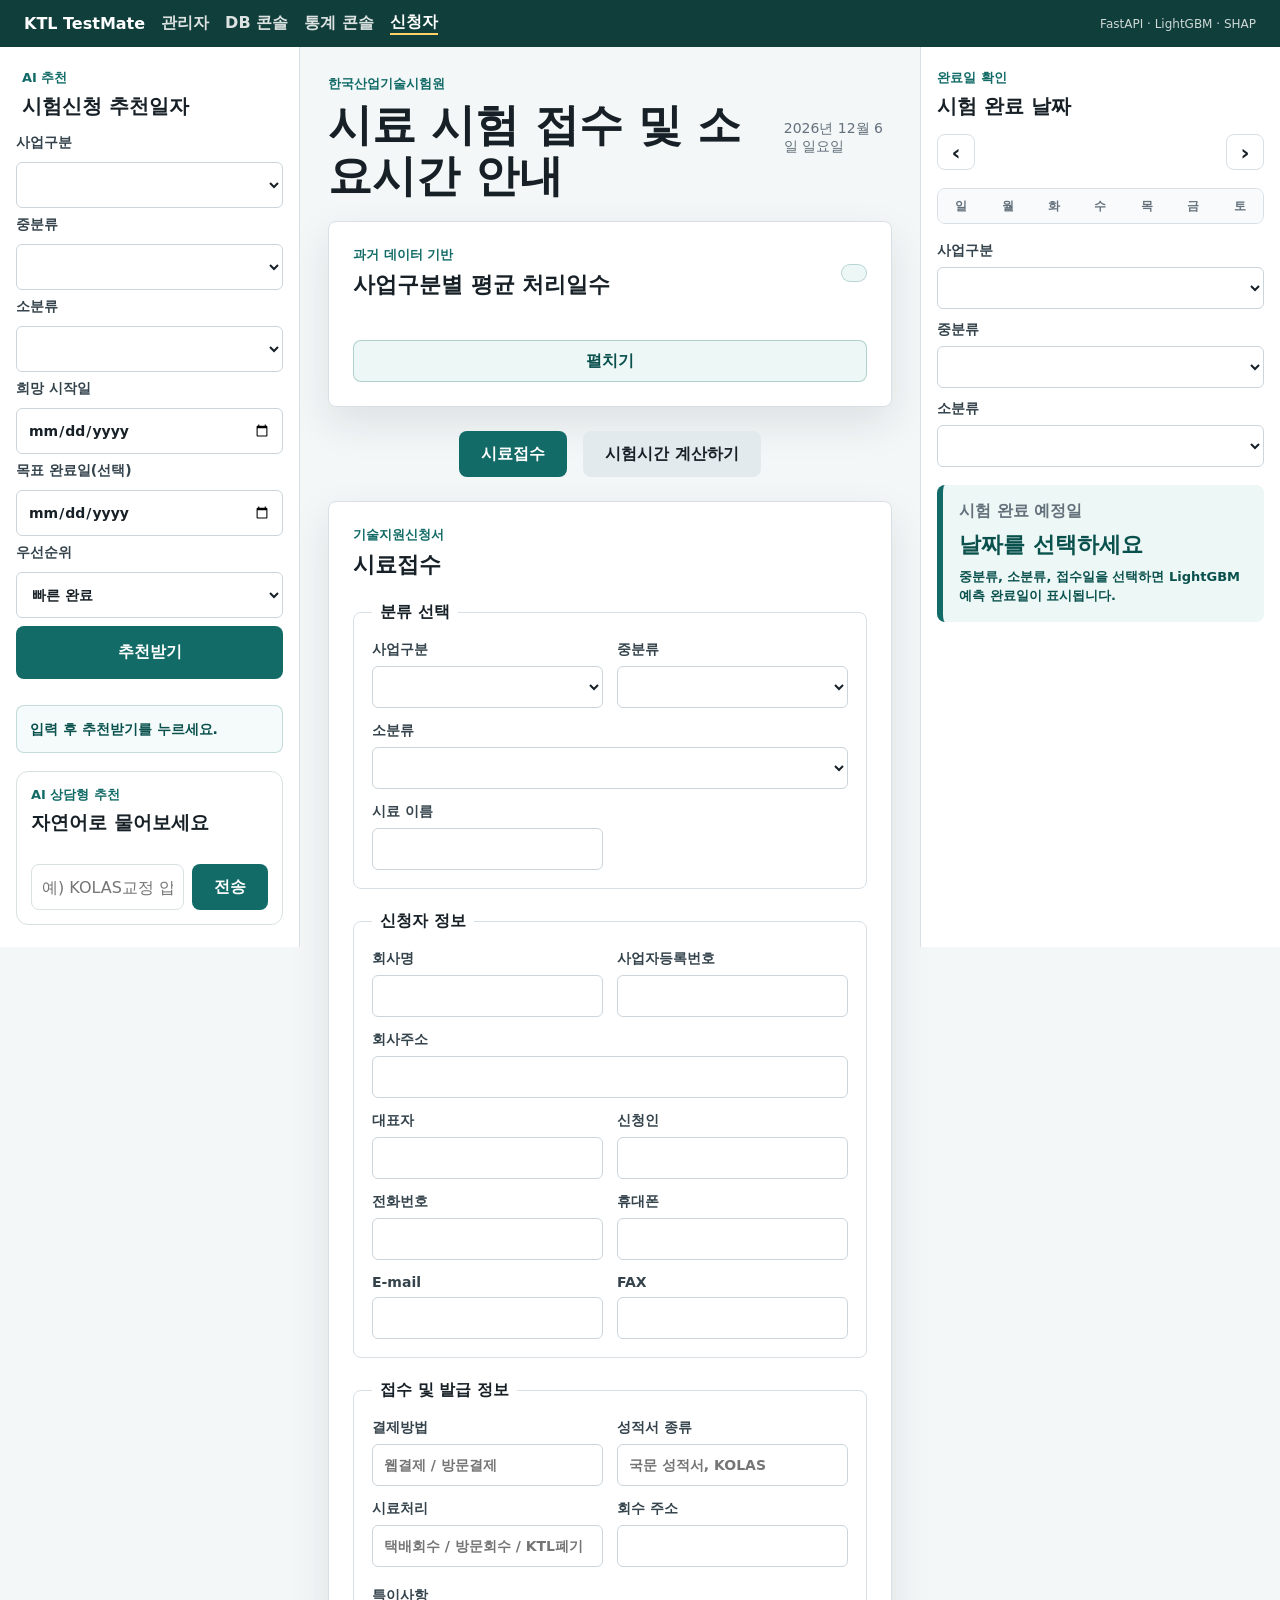
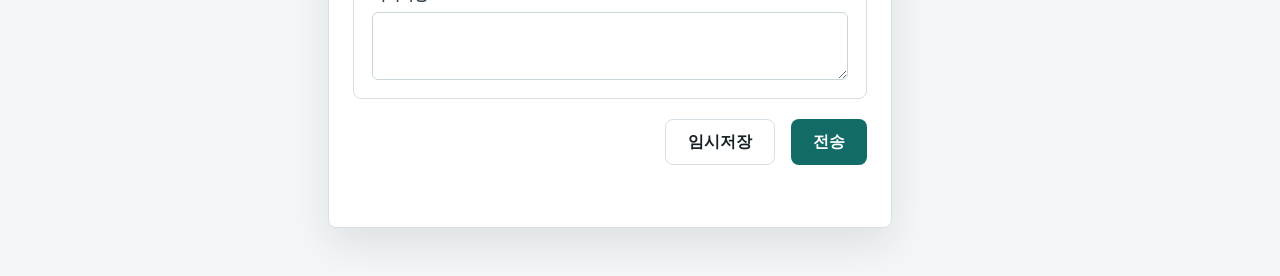
==== frontend/applicant/index.html @ 524a844b "feat: frontend/ \ud3f4\ub354\ub85c \uc774\ub3d9 + \uad00\ub9ac\uc790 \ud1b5\uacc4 \ucf58\uc194 (Char" ====
<!doctype html>
<html lang="ko">
  <head>
    <meta charset="UTF-8" />
    <meta name="viewport" content="width=device-width, initial-scale=1.0" />
    <title>한국산업기술시험원 시험 접수</title>
    <link rel="stylesheet" href="./styles.css" />
    <style>
      .topnav { padding: 12px 24px; background: #103e3a; color: #fff; display:flex; gap:16px; align-items:center; }
      .topnav a { color:#fff; text-decoration:none; font-weight:600; opacity:.85; }
      .topnav a.active { opacity:1; border-bottom:2px solid #ffd166; }
      .chat-panel { margin-top:18px; background:#fff; border:1px solid #d9e1e3; border-radius:12px; padding:14px; }
      .chat-log { max-height: 280px; overflow:auto; font-size:13px; padding:6px 0; }
      .chat-msg { margin:6px 0; }
      .chat-msg.user { text-align:right; }
      .chat-msg .bubble { display:inline-block; padding:8px 12px; border-radius:12px; max-width:92%; white-space:pre-wrap; }
      .chat-msg.user .bubble { background:#3067a6; color:#fff; }
      .chat-msg.bot .bubble { background:#eef3f4; color:#234; }
      .chat-input { display:flex; gap:8px; margin-top:8px; }
      .chat-input input { flex:1; padding:8px 10px; border:1px solid #d9e1e3; border-radius:8px; }
      .recommend-card { padding:8px 10px; background:#f6fafa; border:1px solid #d9e1e3; border-radius:8px; margin-bottom:6px; font-size:13px; }
      .recommend-card strong { display:block; color:#126b67; }
    </style>
  </head>
  <body>
    <nav class="topnav">
      <strong>KTL TestMate</strong>
      <a href="/admin/">관리자</a>
      <a href="/admin/db.html">DB 콘솔</a>
      <a href="/admin/stats.html">통계 콘솔</a>
      <a href="/applicant/" class="active">신청자</a>
      <span style="margin-left:auto; font-size:12px; opacity:.8;">FastAPI · LightGBM · SHAP</span>
    </nav>
    <main class="app-shell">
      <aside class="recommend-sidebar" aria-labelledby="recommendTitle">
        <div class="recommend-head">
          <p class="eyebrow">AI 추천</p>
          <h2 id="recommendTitle">시험신청 추천일자</h2>
        </div>
        <div class="predict-form" style="display:grid; gap:8px;">
          <label>사업구분<select id="recBiz"></select></label>
          <label>중분류<select id="recMid"></select></label>
          <label>소분류<select id="recSub"></select></label>
          <label>희망 시작일<input id="recEarliest" type="date" /></label>
          <label>목표 완료일(선택)<input id="recDeadline" type="date" /></label>
          <label>우선순위
            <select id="recPriority">
              <option value="fast">빠른 완료</option>
              <option value="stable">일정 안정성</option>
              <option value="avoid_congestion">혼잡 회피</option>
              <option value="meet_deadline">마감 충족</option>
            </select>
          </label>
          <button id="recButton" class="submit-button" type="button">추천받기</button>
        </div>
        <div id="recommendationList" class="recommendation-list" aria-label="추천일자 항목" style="margin-top:10px;"></div>
        <p id="recommendationMessage" class="recommendation-message" role="status" aria-live="polite">입력 후 추천받기를 누르세요.</p>

        <section class="chat-panel">
          <p class="eyebrow">AI 상담형 추천</p>
          <h3 style="margin:6px 0 8px;">자연어로 물어보세요</h3>
          <div id="chatLog" class="chat-log"></div>
          <div class="chat-input">
            <input id="chatInput" type="text" placeholder="예) KOLAS교정 압력 시험을 5월 말까지 받고싶어요" />
            <button id="chatSend" class="submit-button" type="button">전송</button>
          </div>
        </section>
      </aside>

      <div class="app">
      <header class="topbar">
        <div>
          <p class="eyebrow">한국산업기술시험원</p>
          <h1>시료 시험 접수 및 소요시간 안내</h1>
        </div>
        <time id="todayLabel" class="today"></time>
      </header>

      <section class="summary" aria-labelledby="summaryTitle">
        <div class="section-head">
          <div>
            <p class="eyebrow">과거 데이터 기반</p>
            <h2 id="summaryTitle">사업구분별 평균 처리일수</h2>
          </div>
          <span id="fastestLabel" class="status-pill"></span>
        </div>
        <div id="durationChart" class="duration-chart"></div>
        <button id="toggleChartButton" class="chart-toggle" type="button" aria-expanded="false">펼치기</button>
      </section>

      <nav class="action-nav" aria-label="주요 기능">
        <button id="receiptButton" class="primary-action active" type="button">시료접수</button>
        <button id="calcButton" class="primary-action" type="button">시험시간 계산하기</button>
      </nav>

      <section id="receiptView" class="panel active" aria-labelledby="receiptTitle">
        <form id="receiptForm" class="receipt-form">
          <div class="section-head form-heading">
            <div>
              <p class="eyebrow">기술지원신청서</p>
              <h2 id="receiptTitle">시료접수</h2>
            </div>
            <div class="form-heading-actions">
              <span id="draftStatus" class="muted"></span>
            </div>
          </div>
          <fieldset>
            <legend>분류 선택</legend>
            <div class="grid two">
              <label>사업구분<select id="formBiz" name="biz"></select></label>
              <label>중분류<select id="formMid" name="category"></select></label>
              <label class="wide">소분류<select id="formSub" name="subcategory"></select></label>
              <label>시료 이름<input name="sample_name" /></label>
            </div>
          </fieldset>
          <fieldset>
            <legend>신청자 정보</legend>
            <div class="grid two">
              <label>회사명<input name="company" autocomplete="organization" /></label>
              <label>사업자등록번호<input name="business_no" inputmode="numeric" /></label>
              <label class="wide">회사주소<input name="address" autocomplete="street-address" /></label>
              <label>대표자<input name="ceo" /></label>
              <label>신청인<input name="applicant_name" autocomplete="name" /></label>
              <label>전화번호<input name="phone" autocomplete="tel" /></label>
              <label>휴대폰<input name="mobile" autocomplete="tel" /></label>
              <label>E-mail<input name="email" type="email" /></label>
              <label>FAX<input name="fax" /></label>
            </div>
          </fieldset>
          <fieldset>
            <legend>접수 및 발급 정보</legend>
            <div class="grid two">
              <label>결제방법<input name="payment" placeholder="웹결제 / 방문결제" /></label>
              <label>성적서 종류<input name="report" placeholder="국문 성적서, KOLAS" /></label>
              <label>시료처리<input name="return_method" placeholder="택배회수 / 방문회수 / KTL폐기" /></label>
              <label>회수 주소<input name="return_address" /></label>
            </div>
            <label class="full notes">특이사항<textarea name="notes" rows="3"></textarea></label>
          </fieldset>

          <div class="form-actions">
            <button id="saveDraftButton" class="secondary-button" type="button">임시저장</button>
            <button class="submit-button" type="submit">전송</button>
          </div>
          <p id="submitMessage" class="submit-message" role="status" aria-live="polite"></p>
        </form>
      </section>

      <section id="calcView" class="panel" aria-labelledby="calcTitle">
        <div class="section-head">
          <div>
            <p class="eyebrow">예상 일정</p>
            <h2 id="calcTitle">시험시간 계산하기</h2>
          </div>
        </div>
        <form id="calculatorForm" class="calculator">
          <label>사업구분<select id="calcBiz"></select></label>
          <label>중분류<select id="categorySelect"></select></label>
          <label>소분류<select id="subcategorySelect"></select></label>
          <label>접수일<input id="calcDate" type="date" /></label>
          <div class="calculator-actions">
            <button id="calculateButton" class="submit-button" type="button">시간계산</button>
          </div>
        </form>
        <div class="result-box">
          <p>예상 소요시간</p>
          <strong id="calculatedDays">-</strong>
          <span id="calculatedDate"></span>
        </div>
      </section>
      </div>

      <aside class="calendar-sidebar" aria-labelledby="calendarTitle">
        <div class="calendar-head">
          <div>
            <p class="eyebrow">완료일 확인</p>
            <h2 id="calendarTitle">시험 완료 날짜</h2>
          </div>
          <div class="calendar-controls">
            <button id="prevMonthButton" class="calendar-nav-button" type="button" aria-label="이전 달">‹</button>
            <strong id="calendarMonthLabel"></strong>
            <button id="nextMonthButton" class="calendar-nav-button" type="button" aria-label="다음 달">›</button>
          </div>
        </div>
        <div class="calendar-widget">
          <div class="weekday-row" aria-hidden="true">
            <span>일</span><span>월</span><span>화</span><span>수</span><span>목</span><span>금</span><span>토</span>
          </div>
          <div id="calendarGrid" class="calendar-grid"></div>
        </div>
        <div class="calendar-form">
          <label>사업구분<select id="calendarBizSelect"></select></label>
          <label>중분류<select id="calendarCategorySelect"></select></label>
          <label>소분류<select id="calendarSubcategorySelect"></select></label>
        </div>
        <div class="calendar-result">
          <p>시험 완료 예정일</p>
          <strong id="calendarCompletionDate">날짜를 선택하세요</strong>
          <span id="calendarSelectionSummary">중분류, 소분류, 접수일을 선택하면 LightGBM 예측 완료일이 표시됩니다.</span>
        </div>
      </aside>
    </main>
    <script src="./script.js"></script>
  </body>
</html>
---- frontend/applicant/styles.css ----
:root {
  color-scheme: light;
  --ink: #172026;
  --subtle: #64717c;
  --line: #d8e0e6;
  --panel: #ffffff;
  --paper: #f4f7f8;
  --accent: #126b67;
  --accent-strong: #0a514e;
  --gold: #b9821a;
  --coral: #cf563e;
  --blue: #3067a6;
  --shadow: 0 16px 40px rgba(23, 32, 38, 0.1);
}

* {
  box-sizing: border-box;
}

body {
  margin: 0;
  min-width: 320px;
  background: var(--paper);
  color: var(--ink);
  font-family: system-ui, -apple-system, BlinkMacSystemFont, "Segoe UI", sans-serif;
}

button,
input,
select,
textarea {
  font: inherit;
}

.app-shell {
  display: grid;
  grid-template-columns: 300px minmax(0, 1fr) 360px;
  min-height: 100vh;
  width: 100%;
}

.app {
  width: 100%;
  min-width: 0;
  padding: 28px 28px 48px;
}

.recommend-sidebar {
  position: sticky;
  top: 0;
  display: grid;
  grid-template-rows: auto minmax(0, 1fr) auto;
  height: 100vh;
  border-right: 1px solid var(--line);
  background: #ffffff;
  padding: 22px 16px;
}

.calendar-sidebar {
  position: sticky;
  top: 0;
  display: grid;
  align-content: start;
  gap: 18px;
  height: 100vh;
  overflow-y: auto;
  border-left: 1px solid var(--line);
  background: #ffffff;
  padding: 22px 16px;
}

.calendar-head {
  display: grid;
  gap: 14px;
}

.calendar-head h2 {
  font-size: 20px;
}

.calendar-controls {
  display: grid;
  grid-template-columns: 38px 1fr 38px;
  align-items: center;
  gap: 8px;
}

.calendar-controls strong {
  text-align: center;
}

.calendar-nav-button {
  min-height: 36px;
  border: 1px solid var(--line);
  border-radius: 8px;
  background: #ffffff;
  color: var(--ink);
  cursor: pointer;
  font-size: 22px;
  font-weight: 900;
}

.calendar-widget {
  border: 1px solid var(--line);
  border-radius: 8px;
  overflow: hidden;
}

.weekday-row,
.calendar-grid {
  display: grid;
  grid-template-columns: repeat(7, minmax(0, 1fr));
}

.weekday-row span {
  display: grid;
  min-height: 34px;
  place-items: center;
  background: #f8fafb;
  color: var(--subtle);
  font-size: 12px;
  font-weight: 900;
}

.calendar-day {
  min-height: 42px;
  border: 0;
  border-top: 1px solid var(--line);
  border-right: 1px solid var(--line);
  background: #ffffff;
  color: var(--ink);
  cursor: pointer;
  font-weight: 800;
}

.calendar-day:nth-child(7n) {
  border-right: 0;
}

.calendar-day:hover,
.calendar-day.selected {
  background: #edf7f5;
  color: var(--accent-strong);
}

.calendar-day.today {
  box-shadow: inset 0 0 0 2px rgba(18, 107, 103, 0.36);
}

.calendar-day.empty {
  background: #f8fafb;
  cursor: default;
}

.calendar-form {
  display: grid;
  gap: 12px;
}

.calendar-result {
  display: grid;
  gap: 8px;
  border-left: 6px solid var(--accent);
  border-radius: 8px;
  padding: 16px;
  background: #edf7f5;
}

.calendar-result p {
  color: var(--subtle);
  font-weight: 800;
}

.calendar-result strong {
  color: var(--accent-strong);
  font-size: 22px;
}

.calendar-result span {
  color: var(--accent-strong);
  font-size: 13px;
  font-weight: 800;
  line-height: 1.45;
}

.recommend-head {
  padding: 0 6px 14px;
}

.recommend-head h2 {
  font-size: 20px;
}

.recommendation-list {
  display: grid;
  align-content: start;
  gap: 6px;
  overflow-y: auto;
  padding-right: 4px;
}

.recommendation-button {
  min-height: 38px;
  border: 1px solid transparent;
  border-radius: 8px;
  padding: 8px 10px;
  background: transparent;
  color: var(--ink);
  cursor: pointer;
  font-size: 13px;
  font-weight: 800;
  line-height: 1.28;
  text-align: left;
}

.recommendation-button:hover,
.recommendation-button.active {
  border-color: rgba(18, 107, 103, 0.28);
  background: #edf7f5;
  color: var(--accent-strong);
}

.recommendation-message {
  margin-top: 16px;
  border: 1px solid rgba(18, 107, 103, 0.22);
  border-radius: 8px;
  padding: 13px;
  background: #f4fbfa;
  color: var(--accent-strong);
  font-size: 14px;
  font-weight: 900;
  line-height: 1.45;
}

.topbar,
.section-head,
.action-nav,
.form-actions,
.result-box {
  display: flex;
  align-items: center;
  justify-content: space-between;
  gap: 16px;
}

.topbar {
  margin-bottom: 20px;
}

h1,
h2,
h3,
p {
  margin: 0;
}

h1 {
  font-size: clamp(28px, 4vw, 44px);
  line-height: 1.16;
}

h2 {
  font-size: 22px;
}

.eyebrow {
  margin-bottom: 6px;
  color: var(--accent);
  font-size: 13px;
  font-weight: 800;
}

.today,
.muted {
  color: var(--subtle);
  font-size: 14px;
}

.summary,
.panel {
  background: var(--panel);
  border: 1px solid var(--line);
  border-radius: 8px;
  box-shadow: var(--shadow);
}

.summary {
  padding: 24px;
}

.status-pill {
  flex: 0 0 auto;
  border: 1px solid rgba(18, 107, 103, 0.24);
  border-radius: 999px;
  padding: 8px 12px;
  background: #edf7f5;
  color: var(--accent-strong);
  font-size: 13px;
  font-weight: 700;
}

.duration-chart {
  display: grid;
  gap: 14px;
  margin-top: 22px;
}

.duration-chart.collapsed .chart-row:nth-child(n + 7) {
  display: none;
}

.chart-row {
  display: grid;
  grid-template-columns: minmax(220px, 1.1fr) minmax(120px, 1fr) 64px;
  align-items: center;
  gap: 14px;
}

.chart-row span {
  font-weight: 700;
}

.bar-track {
  height: 16px;
  overflow: hidden;
  border-radius: 999px;
  background: #e9eef1;
}

.bar-fill {
  height: 100%;
  min-width: 8px;
  border-radius: inherit;
  background: var(--accent);
}

.chart-toggle {
  display: block;
  width: 100%;
  min-height: 42px;
  margin-top: 18px;
  border: 1px solid rgba(18, 107, 103, 0.28);
  border-radius: 8px;
  background: #edf7f5;
  color: var(--accent-strong);
  cursor: pointer;
  font-weight: 900;
}

.action-nav {
  justify-content: center;
  margin: 24px 0;
}

.primary-action,
.secondary-button,
.submit-button {
  min-height: 46px;
  border: 0;
  border-radius: 8px;
  padding: 0 22px;
  cursor: pointer;
  font-weight: 800;
}

.primary-action {
  background: #e2eaed;
  color: var(--ink);
}

.primary-action.active {
  background: var(--accent);
  color: white;
}

.panel {
  display: none;
  padding: 24px;
}

.panel.active {
  display: block;
}

.hidden {
  display: none;
}

.field-selection {
  display: grid;
  gap: 22px;
}

.field-grid {
  display: grid;
  grid-template-columns: repeat(3, minmax(0, 1fr));
  gap: 14px;
}

.field-card {
  display: grid;
  align-items: center;
  min-height: 96px;
  border: 1px solid var(--line);
  border-radius: 8px;
  padding: 18px;
  background: white;
  color: var(--ink);
  cursor: pointer;
  text-align: left;
  transition: border-color 160ms ease, box-shadow 160ms ease, transform 160ms ease;
}

.field-card:hover {
  border-color: rgba(18, 107, 103, 0.42);
  box-shadow: 0 10px 24px rgba(23, 32, 38, 0.08);
  transform: translateY(-1px);
}

.field-card strong {
  font-size: 18px;
  line-height: 1.35;
}

.field-notice {
  color: var(--subtle);
  font-size: 14px;
  font-weight: 700;
}

.form-heading {
  margin-bottom: 4px;
}

.form-heading-actions {
  display: flex;
  align-items: center;
  justify-content: flex-end;
  gap: 12px;
}

.small-button {
  min-height: 38px;
  padding: 0 14px;
}

fieldset {
  margin: 22px 0 0;
  padding: 18px;
  border: 1px solid var(--line);
  border-radius: 8px;
}

legend {
  padding: 0 8px;
  font-weight: 900;
}

.grid {
  display: grid;
  gap: 14px;
}

.grid.two {
  grid-template-columns: repeat(2, minmax(0, 1fr));
}

label {
  display: grid;
  gap: 7px;
  color: #34434c;
  font-size: 14px;
  font-weight: 800;
}

.wide,
.full {
  grid-column: 1 / -1;
}

input,
select,
textarea {
  width: 100%;
  min-height: 42px;
  border: 1px solid #cbd6dc;
  border-radius: 6px;
  padding: 9px 11px;
  background: white;
  color: var(--ink);
}

textarea {
  resize: vertical;
}

.option-grid {
  display: grid;
  grid-template-columns: repeat(3, minmax(0, 1fr));
  gap: 12px;
  margin-bottom: 16px;
}

.option-grid label {
  grid-template-columns: 18px 1fr;
  align-items: center;
  gap: 8px;
  min-height: 42px;
  border: 1px solid var(--line);
  border-radius: 6px;
  padding: 8px 10px;
  font-weight: 700;
}

.option-grid input {
  width: 16px;
  min-height: 16px;
  padding: 0;
}

.option-grid.compact {
  margin: 16px 0 0;
}

.samples-table {
  overflow-x: auto;
}

.samples-row {
  display: grid;
  grid-template-columns: 48px minmax(160px, 1.2fr) minmax(120px, 0.8fr) minmax(120px, 0.8fr) minmax(120px, 0.8fr) 80px minmax(140px, 0.8fr);
  min-width: 860px;
}

.samples-row > span,
.samples-row input {
  border-radius: 0;
}

.samples-row > span {
  display: grid;
  min-height: 38px;
  place-items: center;
  border: 1px solid var(--line);
  border-right: 0;
  background: #eef3f4;
  font-weight: 900;
}

.samples-row > span:last-child {
  border-right: 1px solid var(--line);
}

.sample-index {
  display: grid;
  place-items: center;
  border: 1px solid var(--line);
  border-top: 0;
  border-right: 0;
  background: #fafcfc;
  font-weight: 800;
}

.samples-row input {
  min-height: 40px;
  border-top: 0;
  border-right: 0;
}

.samples-row input:last-child {
  border-right: 1px solid var(--line);
}

.sample-tools {
  display: flex;
  justify-content: flex-end;
  margin-top: 14px;
}

.add-row-button {
  min-height: 40px;
  border: 1px solid rgba(18, 107, 103, 0.28);
  border-radius: 8px;
  padding: 0 16px;
  background: #edf7f5;
  color: var(--accent-strong);
  cursor: pointer;
  font-weight: 900;
}

.notes {
  margin-top: 20px;
}

.form-actions {
  justify-content: flex-end;
  margin-top: 20px;
}

.secondary-button {
  border: 1px solid var(--line);
  background: white;
  color: var(--ink);
}

.submit-button {
  background: var(--accent);
  color: white;
}

.submit-message {
  min-height: 24px;
  margin-top: 14px;
  color: var(--accent-strong);
  font-weight: 900;
  text-align: right;
}

.calculator {
  display: grid;
  grid-template-columns: repeat(5, minmax(0, 1fr));
  gap: 14px;
  margin-top: 22px;
}

.calculator-actions {
  display: flex;
  align-items: end;
  gap: 10px;
  grid-column: 1 / -1;
  justify-content: flex-end;
}

.calculator-actions .secondary-button,
.calculator-actions .submit-button {
  flex: 0 1 160px;
  min-width: 0;
}

.calculation-list {
  margin-top: 22px;
  border: 1px solid var(--line);
  border-radius: 8px;
  overflow: hidden;
}

.compact-head {
  padding: 14px 16px;
  background: #f8fafb;
}

.compact-head h3 {
  font-size: 16px;
}

.calculation-items {
  display: grid;
}

.calculation-empty,
.calculation-item {
  padding: 14px 16px;
}

.calculation-empty {
  color: var(--subtle);
  font-weight: 700;
}

.calculation-item {
  display: grid;
  grid-template-columns: minmax(0, 1fr) auto auto;
  align-items: center;
  gap: 12px;
  border-top: 1px solid var(--line);
}

.calculation-item:first-child {
  border-top: 0;
}

.calculation-item strong {
  display: block;
  margin-bottom: 4px;
}

.calculation-item span {
  color: var(--subtle);
  font-size: 13px;
  font-weight: 700;
}

.calculation-days {
  color: var(--accent-strong);
  font-weight: 900;
  white-space: nowrap;
}

.remove-item-button {
  min-height: 34px;
  border: 1px solid var(--line);
  border-radius: 8px;
  padding: 0 12px;
  background: white;
  color: var(--subtle);
  cursor: pointer;
  font-weight: 800;
}

.result-box {
  margin-top: 22px;
  justify-content: flex-start;
  border-left: 6px solid var(--accent);
  border-radius: 8px;
  padding: 18px;
  background: #edf7f5;
}

.result-box p {
  color: var(--subtle);
  font-weight: 800;
}

.result-box strong {
  font-size: 34px;
}

.result-box span {
  color: var(--accent-strong);
  font-weight: 800;
}

@media (max-width: 780px) {
  .app-shell {
    grid-template-columns: 1fr;
  }

  .app {
    padding: 18px 10px 42px;
  }

  .recommend-sidebar {
    position: static;
    height: auto;
    max-height: 420px;
    border-right: 0;
    border-bottom: 1px solid var(--line);
  }

  .calendar-sidebar {
    position: static;
    height: auto;
    border-left: 0;
    border-top: 1px solid var(--line);
  }

  .topbar,
  .section-head,
  .action-nav,
  .form-actions,
  .form-heading-actions,
  .calculator-actions,
  .result-box {
    align-items: stretch;
    flex-direction: column;
  }

  .status-pill {
    width: 100%;
    text-align: center;
  }

  .chart-row {
    grid-template-columns: 1fr 48px;
  }

  .chart-row .bar-track {
    grid-column: 1 / -1;
    grid-row: 2;
  }

  .grid.two,
  .option-grid,
  .calculator,
  .field-grid {
    grid-template-columns: 1fr;
  }

  .primary-action,
  .secondary-button,
  .submit-button,
  .add-row-button,
  .remove-item-button {
    width: 100%;
  }

  .calculation-item {
    grid-template-columns: 1fr;
  }

  .submit-message {
    text-align: center;
  }
}
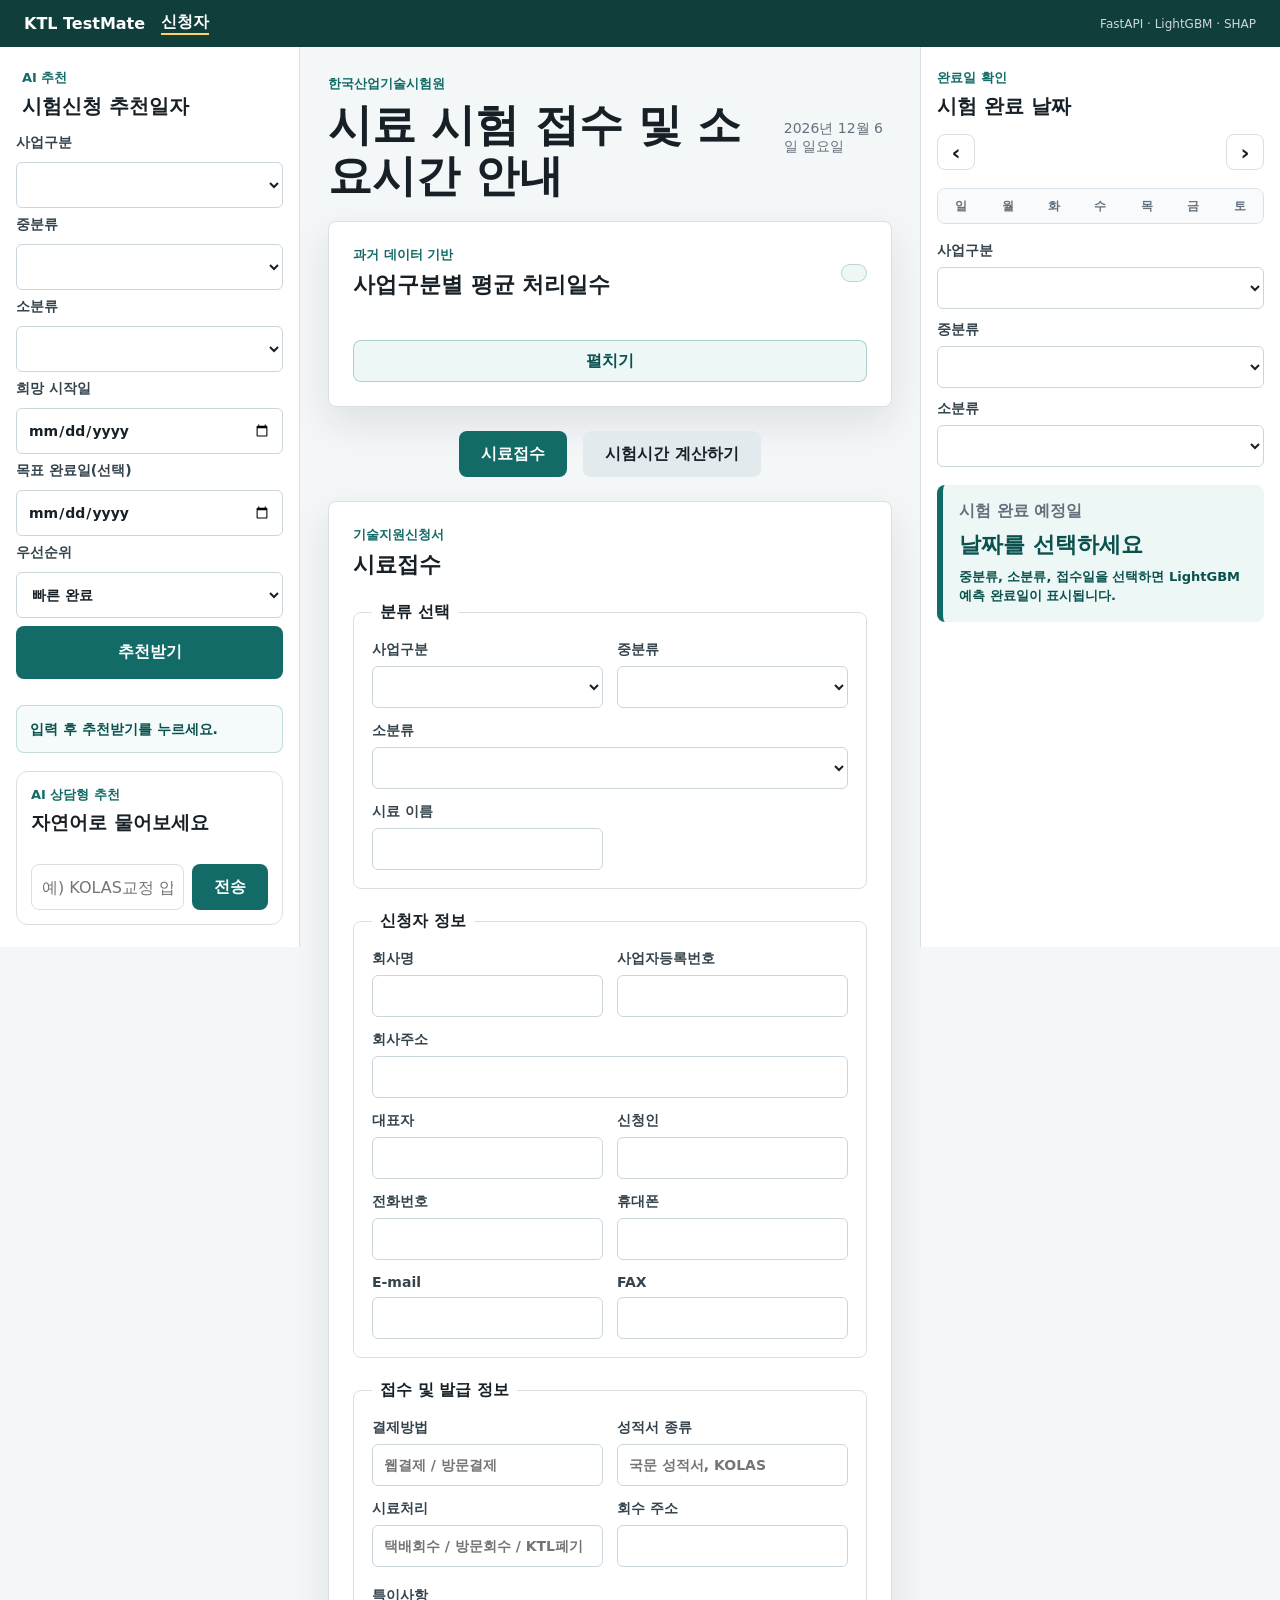
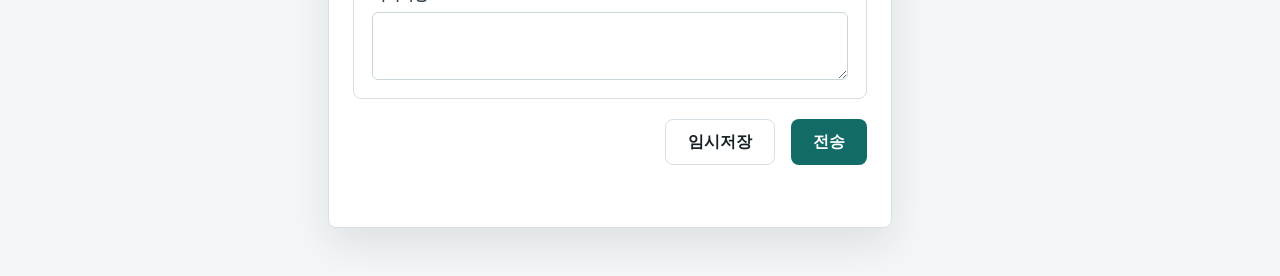
==== commit 49959b8b: "fix(stats): NaN -> None JSON-safe records; hide admin nav on applicant view" ====
--- a/frontend/applicant/index.html
+++ b/frontend/applicant/index.html
@@ -25,9 +25,6 @@
   <body>
     <nav class="topnav">
       <strong>KTL TestMate</strong>
-      <a href="/admin/">관리자</a>
-      <a href="/admin/db.html">DB 콘솔</a>
-      <a href="/admin/stats.html">통계 콘솔</a>
       <a href="/applicant/" class="active">신청자</a>
       <span style="margin-left:auto; font-size:12px; opacity:.8;">FastAPI · LightGBM · SHAP</span>
     </nav>
